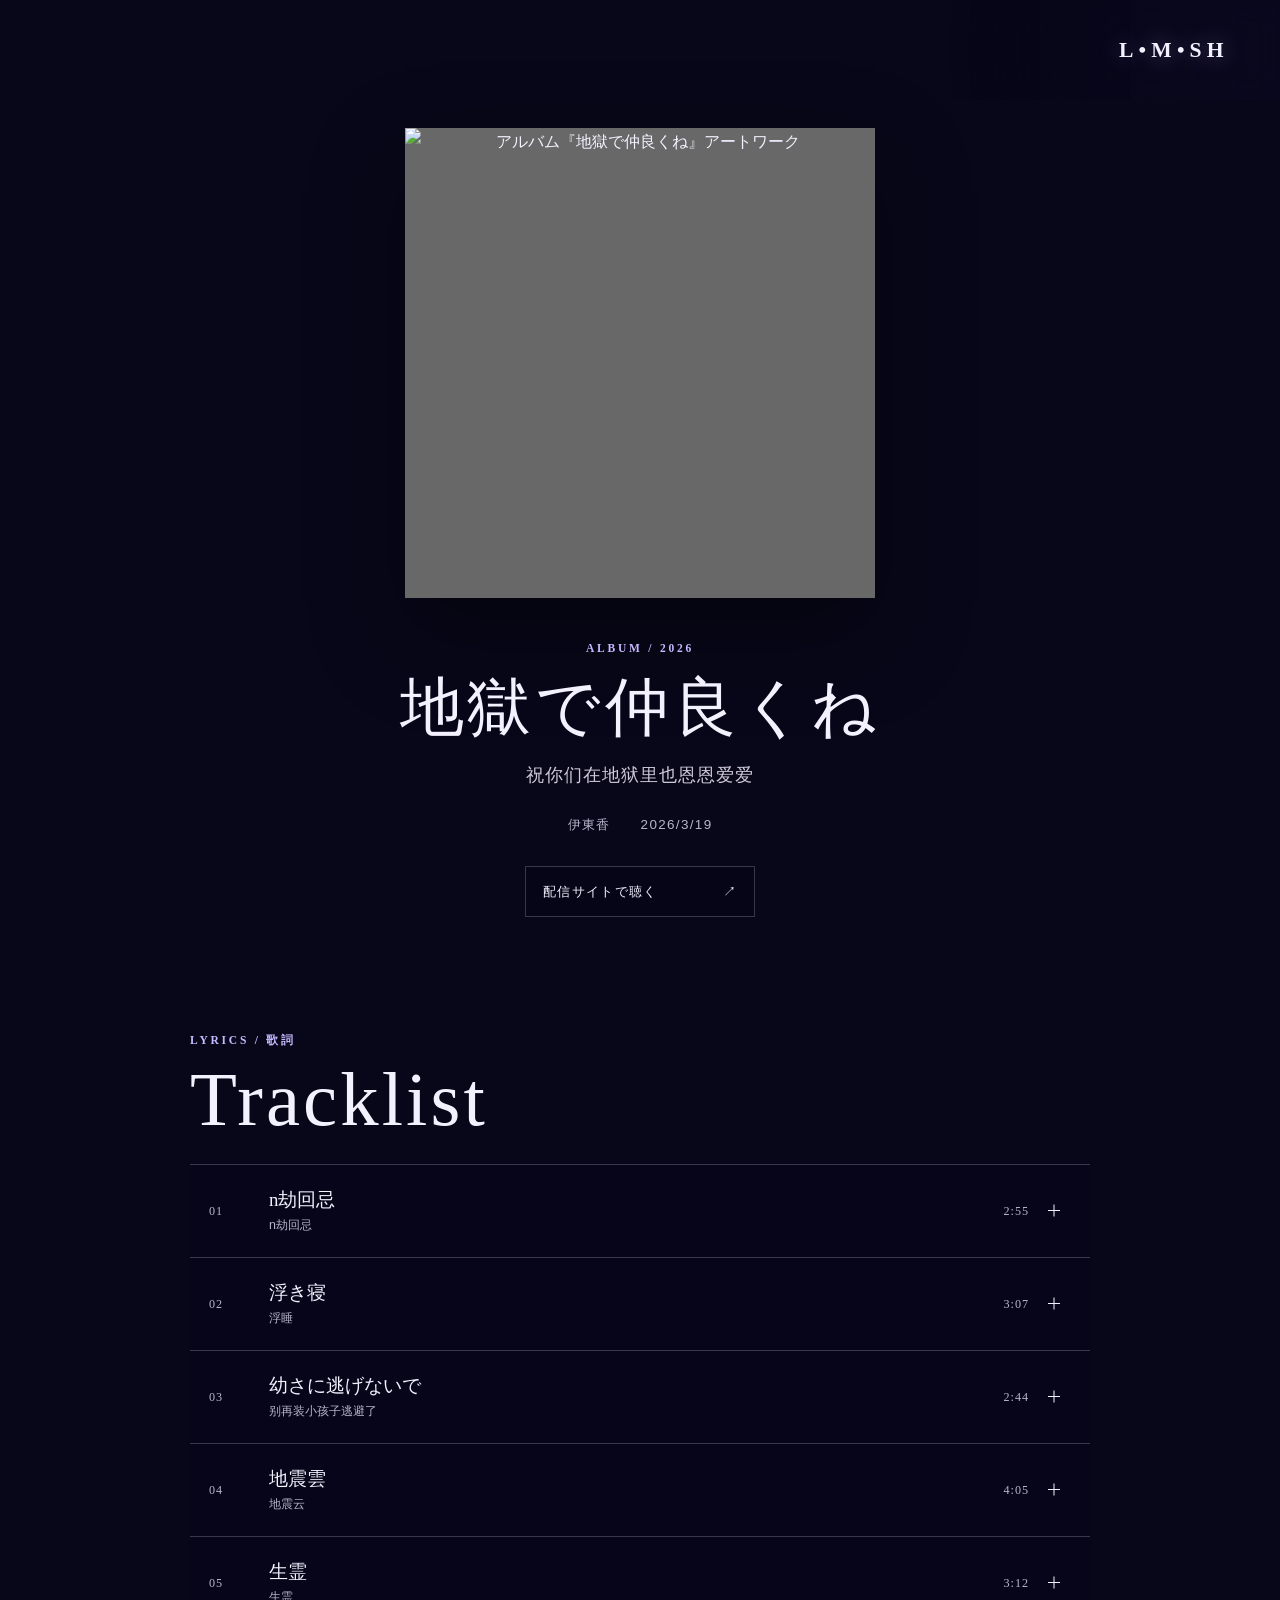
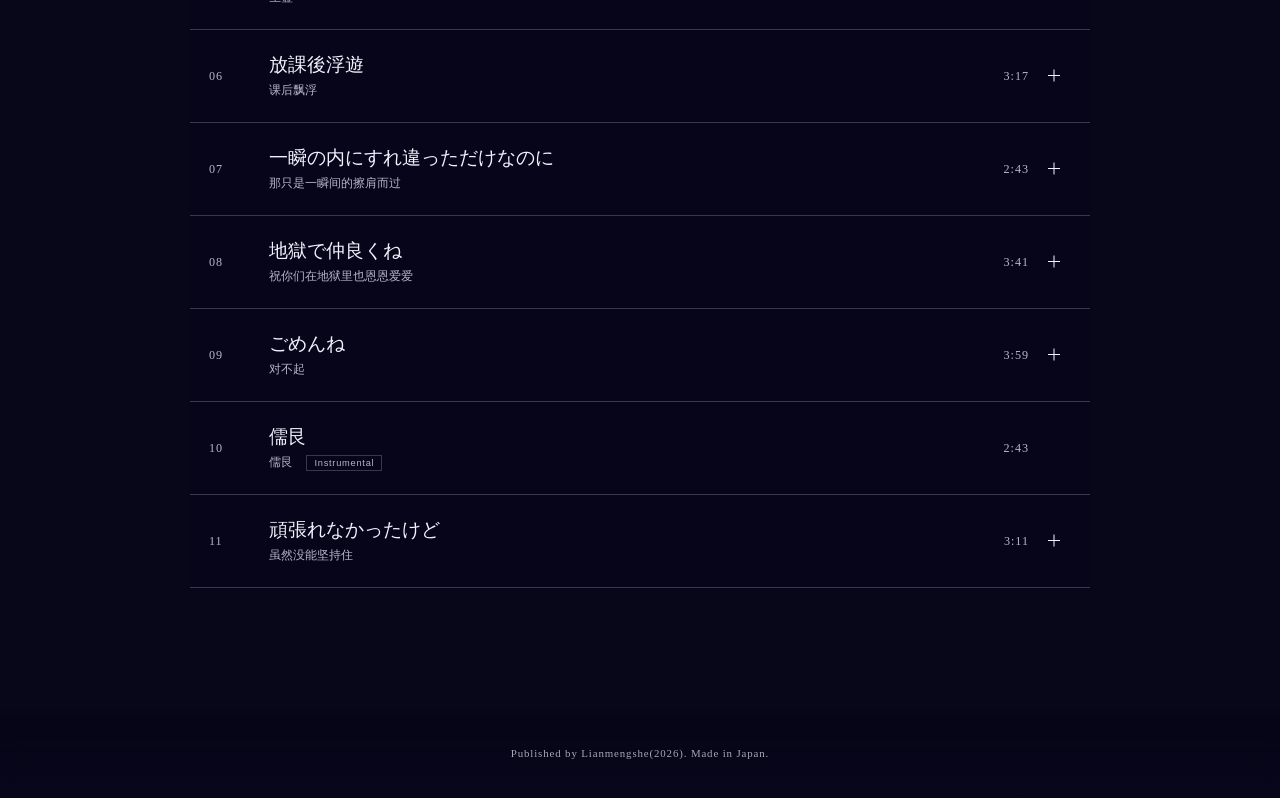
==== albums/jigoku-de-nakayoku-ne.html @ 517e6fa7 "Add files via upload Initial website" ====
<!doctype html>
<html lang="ja">
<head>
  <meta charset="utf-8">
  <meta name="viewport" content="width=device-width, initial-scale=1">
  <meta name="description" content="伊東香『地獄で仲良くね』作品情報・日本語歌詞・中国語訳">
  <title>地獄で仲良くね — 伊東香 | Lianmengshe</title>
  <link rel="stylesheet" href="../assets/css/style.css">
  <script src="../assets/js/main.js" defer></script>
</head>
<body class="album-page" data-bg="../assets/images/jigokudenakayokune.png">
  <div class="background" aria-hidden="true"></div>
  <header class="site-header"><div class="header-blur" aria-hidden="true"></div><a class="logo" href="../index.html" aria-label="Lianmengshe ホーム">L•M•SH</a></header>
  <main id="content" class="page">
    <section class="album-hero reveal">
      <div class="hero-artwork artwork-wrap"><img src="../assets/images/jigokudenakayokune.png" alt="アルバム『地獄で仲良くね』アートワーク"></div>
      <p class="eyebrow">Album / 2026</p>
      <h1>地獄で仲良くね</h1>
      <p class="translated-title" lang="zh-CN">祝你们在地狱里也恩恩爱爱</p>
      <p class="album-meta"><span>伊東香</span><span>2026/3/19</span></p>
      <a class="link-button" href="https://linkco.re/DQS17h9h?lang=ja" target="_blank" rel="noopener noreferrer">配信サイトで聴く <span aria-hidden="true">↗</span></a>
    </section>

    <section class="track-section" aria-labelledby="track-title">
      <div class="section-heading reveal"><p class="eyebrow">Lyrics / 歌詞</p><h2 id="track-title">Tracklist</h2></div>
      <div class="track-list">
        <article class="track reveal"><button class="track-toggle" type="button" aria-expanded="false"><span class="track-no">01</span><span class="track-name"><strong>n劫回忌</strong><small lang="zh-CN">n劫回忌</small></span><span class="track-time">2:55</span><span class="track-icon" aria-hidden="true"></span></button><div class="lyrics" hidden><div class="lyrics-inner"><p class="created">2025/6/9</p><div class="lyric-ja"><p>回想列車の中で全部くたびれている<br>君はかつての僕と同じ殺され方<br>あのこのしたやみから黒いひぐまが<br>僕を襲う算段をするらしいと</p><p>明日も今も君は無理してる<br>僕も死ぬまでもっと無理をしたい<br>君だけに迷惑したい<br>てか後悔したい<br>忘れてた地獄から十七歳が蘇り<br>全部愛せれば<br>どうにかなったかもしれないのに<br>語り合えたなら<br>無駄じゃなかったはずだのに</p><p>回想列車の中で全部くたびれている<br>君はかつての僕と同じ殺され方<br>あのこのしたやみから黒いひぐまが<br>僕を襲う算段をするらしいと</p><p>何もかもも忘れちゃったなんて<br>今も強がるそぶり<br>無理してない？<br>君だけに幻滅したい<br>てか諦めていたって<br>数億年後の来世から十七歳が蘇り<br>全部許せれば<br>どうにかなったかもしれないのに<br>わかり合えたなら<br>夢じゃなかったはずだのに</p><p>死にたいほどに悩んでいたとしても<br>悩むべき時に悩んでいるだけなんだ<br>全部のことに意味はないよ多分<br>大したこともないっていうそれだけ</p><p>浮かぶ荒川土手で高架橋夕暮れていた<br>君がつまらないから暗闇で本を開ける<br>いつか失神をしてそれから全部が違う<br>ひねもす部屋の中ではサブスク課金を整理<br>回想列車の中で全部くたびれている<br>君はかつての僕と同じ殺され方<br>あのこのしたやみから黒いひぐまが<br>僕を襲う算段をするらしいと</p></div><div class="lyric-zh" lang="zh-CN"><p>在回忆列车上 我早就累瘫了<br>你是被跟以前的我一样的方式干掉的<br>从那棵树下的黑暗里<br>有只黑熊正在计划袭击我</p><p>明天也好 现在也好 你一直在硬撑<br>我就想硬撑到死为止<br>只想让你一个人感到烦<br>或者说 我想要后悔<br>从忘掉的地狱里 十七岁的我复苏了<br>如果我能爱上一切<br>说不定就不会变成这样了<br>如果能好好说说话<br>这一切就不算白费</p><p>在回忆列车上 我还是累到不行<br>你是被跟以前的我一样的方式干掉的<br>听说从那个孩子底下的黑暗里<br>有只黑熊正在计划袭击我</p><p>说什么都忘了的样子<br>现在还在装没事<br>你真的没在硬撑吗？<br>只想对你一个人失望<br>或者说就算早就放弃了<br>几亿年后的来世 十七岁的我复苏了<br>如果能原谅一切<br>说不定就不会变成这样了<br>如果能理解彼此<br>那就不是场梦了</p><p>就算烦到想去死<br>也不过是在该烦的时候烦而已<br>这些事情可能本来就没什么意义<br>没多重要 就是这样罢了</p><p>在荒川堤边飘着的傍晚 高架桥下日落了<br>因为你太无聊了 我只能在黑暗里翻开书<br>总有一天会突然昏过去 然后一切都变了<br>整天窝在房间里整理订阅的自动扣费<br>在回忆列车上 我真的累爆了<br>你是被跟以前的我一样的方式干掉的<br>从那棵树下的黑暗里<br>有只黑熊正在计划袭击我</p></div></div></div></article>

        <article class="track reveal"><button class="track-toggle" type="button" aria-expanded="false"><span class="track-no">02</span><span class="track-name"><strong>浮き寝</strong><small lang="zh-CN">浮睡</small></span><span class="track-time">3:07</span><span class="track-icon" aria-hidden="true"></span></button><div class="lyrics" hidden><div class="lyrics-inner"><p class="created">2025/6/25</p><div class="lyric-ja"><p>寝床で蜘蛛を取り逃し<br>ちらつく常夜灯<br>かわいそうに迷っている<br>君の瞳の奥深くから<br>知らない街の匂いがしたよ<br>コロナが終わったら<br>いつか行ってみたいよね<br>新しい服を着て<br>見つける夢の景色<br>君は何もしらないね<br>大人になれば気づけるよ<br>入れ込んでても仕方ないし<br>石像みたく生きてろよ</p><p>電車に置いてきた傘を<br>夢に見ていたよ<br>かわいそうに独りで待つ<br>全て消えて無くなるって言うのに<br>いまだにそんな話をしてるの<br>幾千万の灯る<br>街明かりの中で<br>君の居場所はもう<br>どこにもありはしない<br>何をしても変われないよ<br>悲しんでても忘れないよ<br>入れ込んでても仕方ないし<br>石像みたく生きてろよ<br>寝床で蜘蛛を取り逃し<br>午前三時半<br>かわいそうに疲れている</p></div><div class="lyric-zh" lang="zh-CN"><p>在床上让那只蜘蛛跑掉了<br>忽明忽暗的长明灯<br>真可怜啊 还在迷路<br>从你眼眸最深处<br>飘来了陌生城市的味道<br>等疫情结束以后<br>总有一天想去看看吧<br>穿上新的衣服<br>寻找梦里的风景<br>你什么都不知道呢<br>等长大以后就会明白了<br>再怎么沉迷也没办法<br>像石像一样活着吧</p><p>梦见了那把<br>落在电车上的伞<br>真可怜啊 一个人等着<br>明明说好一切都会消失<br>却到现在还在说这些话<br>千万盏灯火亮起的<br>城市夜色里<br>你的归处<br>已经哪里都不存在了<br>无论做什么都不会改变<br>就算悲伤也忘不掉<br>再怎么沉迷也没办法<br>像石像一样活着吧<br>在床上让那只蜘蛛跑掉了<br>凌晨三点半<br>真可怜啊 已经累坏了</p></div></div></div></article>

        <article class="track reveal"><button class="track-toggle" type="button" aria-expanded="false"><span class="track-no">03</span><span class="track-name"><strong>幼さに逃げないで</strong><small lang="zh-CN">别再装小孩子逃避了</small></span><span class="track-time">2:44</span><span class="track-icon" aria-hidden="true"></span></button><div class="lyrics" hidden><div class="lyrics-inner"><p class="created">2025/7/7</p><div class="lyric-ja"><p>死ぬまで思春期やってきたよ<br>一人のせいじゃなくて<br>夢見心地で意味不明な運命に<br>疲れている<br>幼さに逃げないで<br>もしかして君は<br>血の滲むような思いで抑えたものを<br>いまだに優しさだと思ってる？</p><p>駅のホームで思い出した<br>そういえばやばいんだよ<br>向こう百年気づかれない<br>嘘みたいな気持ちさえ<br>失ってもまだ生きてるよ<br>多分だけどもしかして<br>まさか僕の<br>血の滲むような思いで抑えたものを<br>いまだに優しさだと思ってる？<br>悪意もいつしか君の純真さだけで<br>美しくなれると思ってる？</p><p>霖瀝謝花行潦余<br>彩曇幽景悟盈虚<br>古人惜吝冗春心<br>民庶但知倉卒攄<br>六出散斯鄙葉桜<br>杪顚開甫認紅於<br>星辰衆夥不能攬<br>瞳裡愛憎相蟄居</p></div><div class="lyric-zh" lang="zh-CN"><p>我一直青春期到死<br>也不是一个人的错<br>迷迷糊糊地做梦<br>累死在这些莫名其妙的命运上<br>别再装小孩子逃避了<br>你该不会<br>你是不是到现在还觉得<br>那些忍到快要吐血的心情是温柔？</p><p>在站台上突然想起来<br>对了 我确实不太行<br>连一百年都没人会注意到的那种<br>像是骗人的感情<br>就算失去了 我也还活着<br>可能吧 也许吧<br>你是不是到现在还觉得<br>那些忍到快要吐血的心情是温柔？<br>你是不是还觉得<br>连恶意都能靠你那点纯真<br>变得美好了？</p></div></div></div></article>

        <article class="track reveal"><button class="track-toggle" type="button" aria-expanded="false"><span class="track-no">04</span><span class="track-name"><strong>地震雲</strong><small lang="zh-CN">地震云</small></span><span class="track-time">4:05</span><span class="track-icon" aria-hidden="true"></span></button><div class="lyrics" hidden><div class="lyrics-inner"><p class="created">2020/12/2</p><div class="lyric-ja"><p>歪な声がする<br>早く帰れと入相<br>急いだその分ほど老い疲れてく</p><p>弱音吐ける私の勇気がただ羨ましいだけと<br>夢は簡単に嘘つきになる<br>靉靆の中でつまらない顔<br>この世の美しさの限り生きていくと<br>ほざく子供のうちはいい子で<br>頑是なさは悪魔</p><p>知らない名前と地名全て無意味<br>ありえない言葉たち色づいていく</p><p>軋み出した不安は地震雲の様<br>陰りの午後土曜授業<br>口ずさむビル風<br>かげおくりの紫私を包んで<br>空気の重い花曇り<br>騙されそうになる</p><p>実を言うと<br>十年前私は死んでいた事になる<br>ぬるい夜風が吹いて<br>そういえば暗い春でした<br>増えていった傷跡も愛せるまで<br>我慢しておくから<br>立派な大人になれる<br>それまで待ってもらえますか</p><p>燻り出す愛憎は地震雲の様<br>陰りの午後土曜授業<br>追い込まれて<br>いつも通り届かない<br>空気の重いハレーション<br>悲しい顔してる花曇り</p></div><div class="lyric-zh" lang="zh-CN"><p>声音听起来扭曲了<br>夕阳像是在催我快回家<br>越是急匆匆就越感到老迈和疲惫</p><p>能吐露弱点的我只是让人羡慕<br>梦想很容易变成谎言<br>在朦胧中摆着无聊的脸<br>说着要活在这世界的美好之中<br>说话的孩子还是个好孩子<br>但固执是魔鬼</p><p>不知名的名字和地名都显得无意义<br>不可能的词汇开始变得有色彩</p><p>挤出的不安就像地震云<br>阴沉的午后 周六的课堂<br>哼唱着大楼的风<br>被暗紫色追逐的我被包围<br>空气沉重的花朵多云<br>让人觉得似乎要被骗</p><p>说实话<br>十年前我就已经死了<br>温暖的夜风吹过<br>说起来那是一个暗春<br>直到我能爱上增加的伤痕<br>我会忍耐<br>成为一个体面的大人<br>你能等我到那时吗</p><p>冒出的爱恨就像地震云<br>阴沉的午后 周六的课堂<br>被逼到墙角<br>总是无法触及<br>空气沉重的光晕<br>花朵多云露出悲伤的面容</p></div></div></div></article>

        <article class="track reveal"><button class="track-toggle" type="button" aria-expanded="false"><span class="track-no">05</span><span class="track-name"><strong>生霊</strong><small lang="zh-CN">生霊</small></span><span class="track-time">3:12</span><span class="track-icon" aria-hidden="true"></span></button><div class="lyrics" hidden><div class="lyrics-inner"><p class="created">2025/3/25</p><div class="lyric-ja"><p>わたしたちは<br>しゃぼん玉みたいに<br>浮かんでました<br>それ以外何一つも<br>欲しくなかったのに</p><p>覚えていてほしいのは<br>わたしの心の中では<br>あなたはとっくに<br>死んでしまったということ</p><p>昨日の天気予報くらい<br>どうでもいいって顔で<br>あしらわれて捨てられても<br>我慢しなきゃいけないんですか<br>裏切りとか嘘つきでも<br>犯罪ではないならわたしは<br>上手に生きてきたあなたを<br>呪い殺す生霊になるから<br>二人で仲良くね</p><p>気がついたら<br>しゃぼん玉みたいに<br>はじけて消えた<br>呪いが今実在すること<br>教えてあげる</p><p>初恋はうまくはいかない<br>当たり前だって顔で<br>ださい遺書を書く前に<br>会っていいかな？<br>最後にわたしが<br>努力に報われたあなたを<br>台無しにする生霊になるから<br>恨んでみせてよ<br>上手に生きてきたあなたを<br>呪い殺す生霊になるから<br>地獄でむつまじく<br>二人で仲良くね</p><p>一人ぽっちで<br>しゃぼん玉みたいに<br>空まで飛んだ<br>出逢ったこと<br>死ぬほど後悔してほしいの</p><p>覚えていてほしいのは<br>わたしの心の中では<br>わたしはとっくに<br>死んでしまったということ</p></div><div class="lyric-zh" lang="zh-CN"><p>我们就像肥皂泡一样<br>漂浮着<br>除此之外什么都<br>不想要</p><p>我希望你记住<br>在我的心里<br>你早就死了</p><p>像对待昨日的天气预报一样<br>不在乎的样子<br>被敷衍然后被抛弃<br>我必须忍受吗？<br>即使是背叛或者说谎<br>如果不是犯罪的话<br>生活得那么出色的你<br>我将成为诅咒杀死你的怨灵<br>你们两个好好相处吧</p><p>突然间<br>像肥皂泡一样<br>爆裂消失了<br>我会告诉你<br>诅咒是真实存在的</p><p>初恋总是不顺利<br>当然了的样子<br>在写那恶心的遗书前<br>可以见一面吗？<br>在最后我会<br>努力后取得成就的你<br>我将成为毁掉你的怨灵<br>让我看看你的怨恨吧<br>生活得那么出色的你<br>我将成为诅咒杀死你的怨灵<br>在地狱中和ta亲密无间<br>你们两个好好相处吧</p><p>一个人<br>像肥皂泡一样<br>飞向了天空<br>希望你极度后悔<br>我们曾相遇</p><p>我希望你记得<br>在我的心里<br>我早就死了</p></div></div></div></article>

        <article class="track reveal"><button class="track-toggle" type="button" aria-expanded="false"><span class="track-no">06</span><span class="track-name"><strong>放課後浮遊</strong><small lang="zh-CN">课后飘浮</small></span><span class="track-time">3:17</span><span class="track-icon" aria-hidden="true"></span></button><div class="lyrics" hidden><div class="lyrics-inner"><p class="created">2024/11/28</p><div class="lyric-ja"><p>舐めずに飲んだ飴みたいな苦しさ<br>窓とカーテンの向こう側に<br>やめてみたけど忘れそうにない</p><p>あの頃はあれでもよかったね<br>遠い雲の遠さも知らないでいたね</p><p>死にたくなるよと夜泣くたにしも<br>嘘じゃないのに嘘ついた気分<br>やってみたけどできそうもない</p><p>永遠な今の中で思い出す<br>途切れた飛行機雲の下で<br>私たちあれでもよかったね<br>遠い雲の遠さも知らないでいたね</p></div><div class="lyric-zh" lang="zh-CN"><p>像没舔就直接吞下的糖那样的苦楚<br>在窗户和窗帘的另一边<br>尝试停下来但似乎无法忘记</p><p>那时候那样也挺好的<br>我们连远处云彩的距离都不知道</p><p>夜里哭泣说想死掉的田螺<br>虽不是在撒谎却感觉像撒了谎<br>尝试过了但似乎做不到</p><p>在永恒的现在中回忆起<br>中断的飞机云下<br>我们那样也挺好的<br>我们连远处云彩的距离都不知道</p></div></div></div></article>

        <article class="track reveal"><button class="track-toggle" type="button" aria-expanded="false"><span class="track-no">07</span><span class="track-name"><strong>一瞬の内にすれ違っただけなのに</strong><small lang="zh-CN">那只是一瞬间的擦肩而过</small></span><span class="track-time">2:43</span><span class="track-icon" aria-hidden="true"></span></button><div class="lyrics" hidden><div class="lyrics-inner"><p class="created">2025/1/19</p><div class="lyric-ja"><p>踏切の側危ないって<br>私は確かに言いました<br>子供時代を少しずつ<br>かんなで削る後遺症</p><p>地下鉄の突風吹き荒れて<br>変な気を起こしたらしい</p><p>自分なんて関係ないと<br>あなたは言うけど<br>あの人に良い人だって<br>思われたかったんでしょ</p><p>路地裏の角危ないって<br>その時確かに言いました<br>昔のままでいたかったって<br>そんなこともあったような</p><p>嫌な気の溜まる地下通路<br>難しくなっていたらしい<br>あれは一瞬の内に<br>すれ違っただけなのに<br>あなたは今も</p><p>いつも通り大丈夫って<br>あなたは言うけど<br>あの人に良い人だって<br>思われたかったんでしょ</p><p>全てが終わり片付いた日<br>水平線が見えました<br>あなたのことは最後まで<br>全然分かりませんでした</p></div><div class="lyric-zh" lang="zh-CN"><p>铁路道口很危险<br>我确实是这么说过的<br>慢慢地用刨子削减童年时代的后遗症</p><p>地铁的狂风大作<br>似乎让我起了奇怪的念头</p><p>你说这跟自己无关<br>但你当时想被那个人认为是好人对吧</p><p>巷子后的角落很危险<br>那时我确实这么说过<br>想保持过去的样子<br>似乎也有这样的时候</p><p>不愉快的情绪积聚的地下通路<br>似乎变得更加困难了<br>那只是一瞬间的擦肩而过<br>但你至今仍然</p><p>你总是说一切正常<br>但你当时想被那个人认为是好人对吧</p><p>所有的一切结束并收拾好的那天<br>我看到了水平线<br>直到最后<br>我还是完全不了解你了</p></div></div></div></article>

        <article class="track reveal"><button class="track-toggle" type="button" aria-expanded="false"><span class="track-no">08</span><span class="track-name"><strong>地獄で仲良くね</strong><small lang="zh-CN">祝你们在地狱里也恩恩爱爱</small></span><span class="track-time">3:41</span><span class="track-icon" aria-hidden="true"></span></button><div class="lyrics" hidden><div class="lyrics-inner"><p class="created">2020/1/3</p><div class="lyric-ja"><p>車窓越しの死相が優しく笑う<br>あかねさす日々は地平線の向こう<br>焦燥感に駆られるだけが人生ならば<br>この世界は義務ではなく愛でいてほしいよ<br>いくつもの夕暮れを通り越したまま<br>若さ一つすらどうにかできなくて<br>優しい普通のいい人だったよとか言われても<br>若さだけがこの世の使命じゃなきゃゴミね<br>音楽し尽くした気持ち<br>悪びれもなくその永遠を誓うなら<br>二人地獄で仲良くね</p><p>昔話ばっかりもう聞き飽きた<br>低く吹いた風が窓を叩く<br>青春を燃やすためだったのにと<br>子供のお前が泣いてるぞ<br>思い出に浸るそれだけが人生ならば<br>この世界は義務ではなく愛でいてほしいよ<br>音楽し尽くした気持ち<br>悪びれもなくその永遠を誓うなら<br>二人地獄で仲良くね<br>時がいつか傷を癒すからとか言われても<br>今は今を生き続けなくちゃこの先どーすんの<br>優しい普通のいい人だったよとか言われても<br>若さだけがこの世の使命じゃなきゃゴミじゃん<br>ゴミじゃん</p></div><div class="lyric-zh" lang="zh-CN"><p>车窗外的死气笑得好温柔<br>染上晚霞的日子早就越过地平线<br>如果人生就是被焦虑逼着往前冲<br>我只希望这个世界不是义务，而是爱</p><p>穿过了一次又一次的黄昏<br>连“年轻”这种东西都搞不定<br>哪怕别人说你是温柔又普通的好人<br>但如果年轻不是人生的使命 那就只是垃圾</p><p>早就被写进歌里几百遍的那点感情<br>要是还能一脸坦然地发誓要永远在一起<br>祝你们在地狱里也恩恩爱爱</p><p>老是在讲过去的事 我都听腻了<br>低低的风吹进来拍打着窗子<br>本来是想为了燃烧青春才这么拼的<br>你小时候的自己正在哭呢</p><p>如果人生就只是沉浸在回忆里<br>我只希望这个世界不是义务，而是爱</p><p>早就被写进歌里几百遍的那点感情<br>要是还能一脸坦然地发誓要永远在一起<br>祝你们在地狱里也恩恩爱爱</p><p>就算别人说 时间会治愈一切<br>但现在的现在不活下去 以后怎么办</p><p>哪怕别人说你是温柔又普通的好人<br>但如果年轻不是人生的使命 那就真的是垃圾<br>真的是垃圾</p></div></div></div></article>

        <article class="track reveal"><button class="track-toggle" type="button" aria-expanded="false"><span class="track-no">09</span><span class="track-name"><strong>ごめんね</strong><small lang="zh-CN">对不起</small></span><span class="track-time">3:59</span><span class="track-icon" aria-hidden="true"></span></button><div class="lyrics" hidden><div class="lyrics-inner"><p class="created">2025/11/20</p><div class="lyric-ja"><p>悲しい思いはもうしなくてもいいよ<br>無限の懐かしさで<br>生きようとしてる<br>惑星は孤独<br>夢はまだ遠く<br>あなたをよろしくねって<br>本当の気持ちの<br>言葉を尽くして<br>あんなに分かち合えても<br>あなたじゃないのかも</p><p>その気持ち抱え込んで<br>死ぬまで言っちゃだめだよ<br>その気持ち抱え込んで<br>死ぬまで言っちゃだめだよ</p><p>無限の懐かしさで<br>生きようとしてる<br>惑星は孤独<br>一人褪せていく<br>あなたをよろしくねって</p><p>来た道を引き返すような<br>感情ばかり繰り返されて<br>良いと思えたのに<br>こんなに認め合えても<br>本当じゃないのかも</p><p>悪いことは一つも<br>無かったって言いたげな空<br>泣いてたことは秘密にしてあげる</p><p>帰り道話したいことが<br>たくさんあったよ<br>でも春風みたいに過ぎ去って<br>どんなに解り合えても<br>あなたじゃないのかも</p><p>ごめんね<br>その気持ち抱え込んで<br>死ぬまで言っちゃだめだよ<br>ごめんね<br>その気持ち抱え込んで<br>死ぬまで言っちゃだめだよ<br>ごめんね<br>その気持ち抱え込んで<br>死ぬまで言っちゃだめだ</p></div><div class="lyric-zh" lang="zh-CN"><p>悲伤的事你已经不用再承受了<br>带着那种无尽的怀念<br>努力活下去<br>星球本来就孤独<br>梦想还远得很<br>“以后要拜托你照顾自己啦”<br>把真正的心意<br>用尽所有能说出的词告诉你<br>就算我们曾那么互相分享<br>也许你并不是那个人</p><p>把那份心意藏好<br>一辈子都不能说出口<br>把那份心意藏好<br>一辈子都不能说出口</p><p>带着那种无尽的怀念<br>努力活下去<br>星球本来就孤独<br>一个人慢慢褪色<br>“以后要拜托你照顾自己啦”</p><p>那些像是走回头路一样的感情<br>一遍又一遍重复<br>明明觉得很好<br>明明彼此这么认可<br>却也可能不是真的</p><p>天空像在说<br>“其实什么坏事都没有发生呀”<br>你哭过的事我会替你保密<br>回家路上有好多话想跟你说<br>可一切像春风一样就过去了<br>就算我们多么互相理解<br>也许你不是那个人</p><p>对不起<br>把那份心意藏好<br>一辈子都不能说出口<br>对不起<br>把那份心意藏好<br>一辈子都不能说出口<br>对不起<br>把那份心意藏好<br>一辈子都不能说出口</p></div></div></div></article>

        <article class="track track-disabled reveal"><div class="track-static"><span class="track-no">10</span><span class="track-name"><strong>儒艮</strong><small lang="zh-CN">儒艮 <em>Instrumental</em></small></span><span class="track-time">2:43</span><span class="track-icon" aria-hidden="true"></span></div></article>

        <article class="track reveal"><button class="track-toggle" type="button" aria-expanded="false"><span class="track-no">11</span><span class="track-name"><strong>頑張れなかったけど</strong><small lang="zh-CN">虽然没能坚持住</small></span><span class="track-time">3:11</span><span class="track-icon" aria-hidden="true"></span></button><div class="lyrics" hidden><div class="lyrics-inner"><p class="created">2025/4/27</p><div class="lyric-ja"><p>過ぎ去って思い出す<br>魔法みたいな<br>午前二時過ぎでは<br>失って思い出して<br>歴史的な君を見つけて<br>どんなものも<br>「君が好きなら私も好き」だって<br>遠回りの帰り道の途中<br>君の口癖を真似してみたの<br>諦めた夜の日<br>導いてくれた<br>君の無邪気さだけが<br>いつまでも心の中にいて<br>勘違いしてもいいかい？<br>夜の日<br>君は気づいてない<br>だけかもしれないけど<br>たくさんの私を慰めて<br>救ってくれていたんだよ</p><p>君は読み終えた本を閉じるように<br>溜まった皿を洗い流すように<br>終わらせた夜の日<br>大事にしていた<br>辛い優しさたちが<br>いつまでも心の中にいて<br>ずっと支えてくれたんだ</p><p>ずっと辛かったんだよね<br>夜の日<br>隠し通してた<br>辛い優しさたちがさ<br>いつでも側にいて<br>ずっと支えてくれたんだ</p><p>ずっと辛かったんだよね<br>夜の日<br>君は気づいてない<br>だけかもしれないけど<br>たくさんの私を慰めて<br>救ってくれていたんだよ<br>そういえば<br>「君が好きなら私も好き」だって</p></div><div class="lyric-zh" lang="zh-CN"><p>回过头来才想起<br>像魔法一样的事<br>凌晨两点过后的那个时候<br>失去了才开始回忆<br>看见了像历史一样的你</p><p>什么都好像是<br>“你喜欢的话我也喜欢”那样<br>在绕远路回家的途中<br>试着模仿你常说的那句话</p><p>那些放弃了的夜晚<br>是你带我走出来的<br>只有天真<br>一直留在我心里<br>能误会一下吗<br>那个夜晚<br>也许只是<br>你自己没察觉而已<br>但你真的<br>一直在安慰着<br>拯救了那个无数次崩溃的我</p><p>你就像合上读完的书<br>像把堆积的碗洗干净那样<br>结束了那个夜晚<br>我曾很珍惜的<br>那些痛苦的温柔<br>却也总是在我心里<br>一直支撑着</p><p>其实一直都很难受吧<br>那个夜晚<br>都藏在心里没说出口<br>那些痛苦的温柔<br>总是在我身边<br>一直支撑着</p><p>其实一直都很难受吧<br>那个夜晚<br>也许只是<br>你自己没察觉而已<br>但你真的<br>一直在安慰着<br>拯救了那个无数次崩溃的我<br>说起来<br>“你喜欢的话我也喜欢”呢</p></div></div></div></article>
      </div>
    </section>
  </main>
  <footer class="site-footer"><div class="footer-blur" aria-hidden="true"></div><p>Published by Lianmengshe(2026). Made in Japan.</p></footer>
</body>
</html>
---- assets/css/style.css ----
:root{--ink:#f4f1ff;--muted:#b9b5cc;--line:rgba(238,232,255,.22);--panel:rgba(8,7,27,.72);--accent:#c7b8ff;--max:1080px;--ease:cubic-bezier(.2,.75,.25,1)}
*{box-sizing:border-box}html{background:#080719;color-scheme:dark;scroll-behavior:smooth}body{margin:0;min-width:0;overflow-x:hidden;color:var(--ink);font-family:"Hiragino Kaku Gothic ProN","Yu Gothic",Meiryo,sans-serif;line-height:1.8;background:#080719}a{color:inherit}button{font:inherit}.background{position:fixed;inset:-12px;z-index:-2;background-color:#171621;background-position:center;background-size:cover;transform:scale(1.02);filter:brightness(var(--bg-brightness,1)) blur(var(--bg-blur,0px));will-change:filter}.background::after{content:"";position:absolute;inset:0;background:linear-gradient(180deg,rgba(4,3,20,.1),rgba(4,3,20,.48) 48%,rgba(4,3,20,.93))}.site-header{position:fixed;top:0;right:0;z-index:20;height:100px;width:min(330px,65vw);display:flex;align-items:center;justify-content:flex-end;padding-right:clamp(20px,4vw,58px)}.header-blur{position:absolute;inset:0;background:linear-gradient(270deg,rgba(11,9,32,.58),rgba(11,9,32,0));backdrop-filter:blur(15px);-webkit-backdrop-filter:blur(15px);mask-image:linear-gradient(270deg,#000 45%,transparent);-webkit-mask-image:linear-gradient(270deg,#000 45%,transparent);pointer-events:none}.logo{position:relative;text-decoration:none;font-family:Georgia,"Times New Roman",serif;font-size:clamp(1rem,2vw,1.35rem);font-weight:600;letter-spacing:.24em;text-shadow:0 0 22px rgba(199,184,255,.45)}.page{width:min(var(--max),calc(100% - 64px));margin:0 auto;padding:128px 0 120px;opacity:0;animation:pageIn .4s ease forwards}.page-home{min-height:calc(100vh - 70px);display:flex;flex-direction:column;justify-content:center}.eyebrow{margin:0 0 10px;color:var(--accent);font:600 .72rem/1.5 Georgia,serif;letter-spacing:.24em;text-transform:uppercase}.works h1,.section-heading h2{margin:0 0 36px;font:400 clamp(2.2rem,6vw,4.8rem)/1.05 Georgia,"Yu Mincho",serif;letter-spacing:.04em}.album-grid{display:grid;grid-template-columns:repeat(auto-fill,minmax(min(100%,290px),1fr));gap:28px}.album-card{display:block;max-width:430px;padding:14px;text-decoration:none;border:1px solid var(--line);background:rgba(6,5,24,.55);backdrop-filter:blur(12px);transition:transform .28s var(--ease),border-color .28s,box-shadow .28s}.album-card:hover,.album-card:focus-visible,.link-button:hover,.link-button:focus-visible,.track-toggle:hover,.track-toggle:focus-visible{transform:scale(1.02);border-color:rgba(210,198,255,.72);box-shadow:0 0 28px rgba(126,105,215,.22)}.artwork-wrap{display:block;aspect-ratio:1;background:#686868;overflow:hidden}.artwork-wrap img{display:block;width:100%;height:100%;object-fit:cover}.artwork-wrap.image-missing img{display:none}.album-card-copy{display:grid;padding:18px 6px 6px}.album-card-copy strong{font:400 1.35rem/1.5 Georgia,"Yu Mincho",serif}.album-card-copy span{color:var(--muted);font-size:.87rem}.album-card-copy small{margin-top:12px;color:var(--muted);font-size:.72rem;letter-spacing:.12em}.links{margin-top:32px}.link-button{display:inline-flex;align-items:center;justify-content:space-between;gap:40px;min-width:230px;padding:13px 17px;text-decoration:none;border:1px solid var(--line);background:rgba(6,5,24,.58);font-size:.82rem;letter-spacing:.1em;backdrop-filter:blur(10px);transition:transform .28s var(--ease),border-color .28s,box-shadow .28s}.album-hero{text-align:center;max-width:700px;margin:0 auto 115px}.hero-artwork{width:min(470px,72vw);margin:0 auto 42px;box-shadow:0 35px 85px rgba(0,0,0,.42)}.album-hero h1{margin:0;font:400 clamp(2rem,5vw,4rem)/1.28 Georgia,"Yu Mincho",serif;letter-spacing:.06em}.translated-title{margin:10px 0 22px;color:#d0cada;font-size:clamp(.9rem,2vw,1.12rem);letter-spacing:.06em}.album-meta{display:flex;justify-content:center;gap:30px;margin:0 0 28px;color:var(--muted);font-size:.84rem;letter-spacing:.1em}.track-section{max-width:900px;margin:0 auto}.section-heading{margin-bottom:24px}.section-heading h2{margin-bottom:0}.track-list{border-top:1px solid var(--line)}.track{border-bottom:1px solid var(--line)}.track-toggle,.track-static{width:100%;min-height:92px;display:grid;grid-template-columns:42px 1fr auto 24px;align-items:center;gap:18px;padding:16px 18px;color:var(--ink);text-align:left;border:1px solid transparent;background:rgba(7,6,25,.44)}.track-toggle{cursor:pointer;transition:transform .28s var(--ease),border-color .28s,box-shadow .28s,background .28s}.track-toggle[aria-expanded=true]{background:rgba(25,20,57,.75);border-color:rgba(199,184,255,.36)}.track-no,.track-time{color:var(--muted);font:400 .76rem/1.2 Georgia,serif;letter-spacing:.08em}.track-name{display:grid}.track-name strong{font:400 clamp(1rem,2vw,1.18rem)/1.5 Georgia,"Yu Mincho",serif}.track-name small{color:var(--muted);font-size:.78rem}.track-name em{margin-left:10px;padding:2px 7px;border:1px solid var(--line);font-size:.58rem;font-style:normal;letter-spacing:.08em}.track-icon{position:relative;width:14px;height:14px}.track-toggle .track-icon::before,.track-toggle .track-icon::after{content:"";position:absolute;top:6px;left:1px;width:12px;height:1px;background:currentColor;transition:transform .28s}.track-toggle .track-icon::after{transform:rotate(90deg)}.track-toggle[aria-expanded=true] .track-icon::after{transform:rotate(0)}.track-disabled{color:var(--muted)}.track-static{cursor:default}.lyrics{overflow:hidden;background:var(--panel)}.lyrics-inner{padding:38px clamp(24px,8vw,82px) 64px}.created{margin:0 0 28px;color:#817d91;font-size:.7rem;letter-spacing:.08em}.lyric-ja,.lyric-zh{max-width:650px}.lyric-ja{font-size:1rem;line-height:2}.lyric-zh{margin-top:48px;padding-top:40px;border-top:1px solid var(--line);color:#d0ccda;font-size:.91rem;line-height:2}.lyric-ja p,.lyric-zh p{margin:0 0 2em}.site-footer{position:relative;min-height:90px;display:flex;align-items:center;justify-content:center;padding:30px 20px;overflow:hidden}.footer-blur{position:absolute;inset:0;background:linear-gradient(0deg,rgba(9,7,29,.82),rgba(9,7,29,0));backdrop-filter:blur(12px);-webkit-backdrop-filter:blur(12px);mask-image:linear-gradient(0deg,#000,transparent);-webkit-mask-image:linear-gradient(0deg,#000,transparent);pointer-events:none}.site-footer p{position:relative;margin:0;color:#aaa5b9;text-align:center;font:400 .68rem/1.5 Georgia,serif;letter-spacing:.08em}.reveal{opacity:0;transform:translateY(12px);transition:opacity .5s ease,transform .5s var(--ease)}.reveal.is-visible{opacity:1;transform:none}.is-leaving .page{animation:pageOut .3s ease forwards}@keyframes pageIn{to{opacity:1}}@keyframes pageOut{to{opacity:0}}
@media(max-width:768px){.site-header{height:78px;padding-right:20px}.page{width:calc(100% - 36px);padding:100px 0 88px}.page-home{min-height:calc(100svh - 70px)}.works h1,.section-heading h2{margin-bottom:25px}.album-grid{grid-template-columns:1fr}.album-card{max-width:none;padding:10px}.album-card-copy{padding:14px 4px 4px}.links{margin-top:22px}.link-button{width:100%}.album-hero{margin-bottom:80px}.hero-artwork{width:min(82vw,420px);margin-bottom:30px}.album-meta{gap:18px}.track-toggle,.track-static{grid-template-columns:28px 1fr auto 18px;gap:9px;min-height:82px;padding:12px 8px}.track-name strong{font-size:.98rem}.track-name small{font-size:.72rem}.lyrics-inner{padding:30px 18px 48px}.lyric-ja{font-size:.98rem;line-height:2.05}.lyric-zh{font-size:.88rem;line-height:2.05;margin-top:38px;padding-top:32px}}
@media(prefers-reduced-motion:reduce){html{scroll-behavior:auto}.page{animation:none;opacity:1}.reveal{opacity:1;transform:none;transition:none}.album-card,.link-button,.track-toggle,.track-icon::after{transition:none}.is-leaving .page{animation:none}}
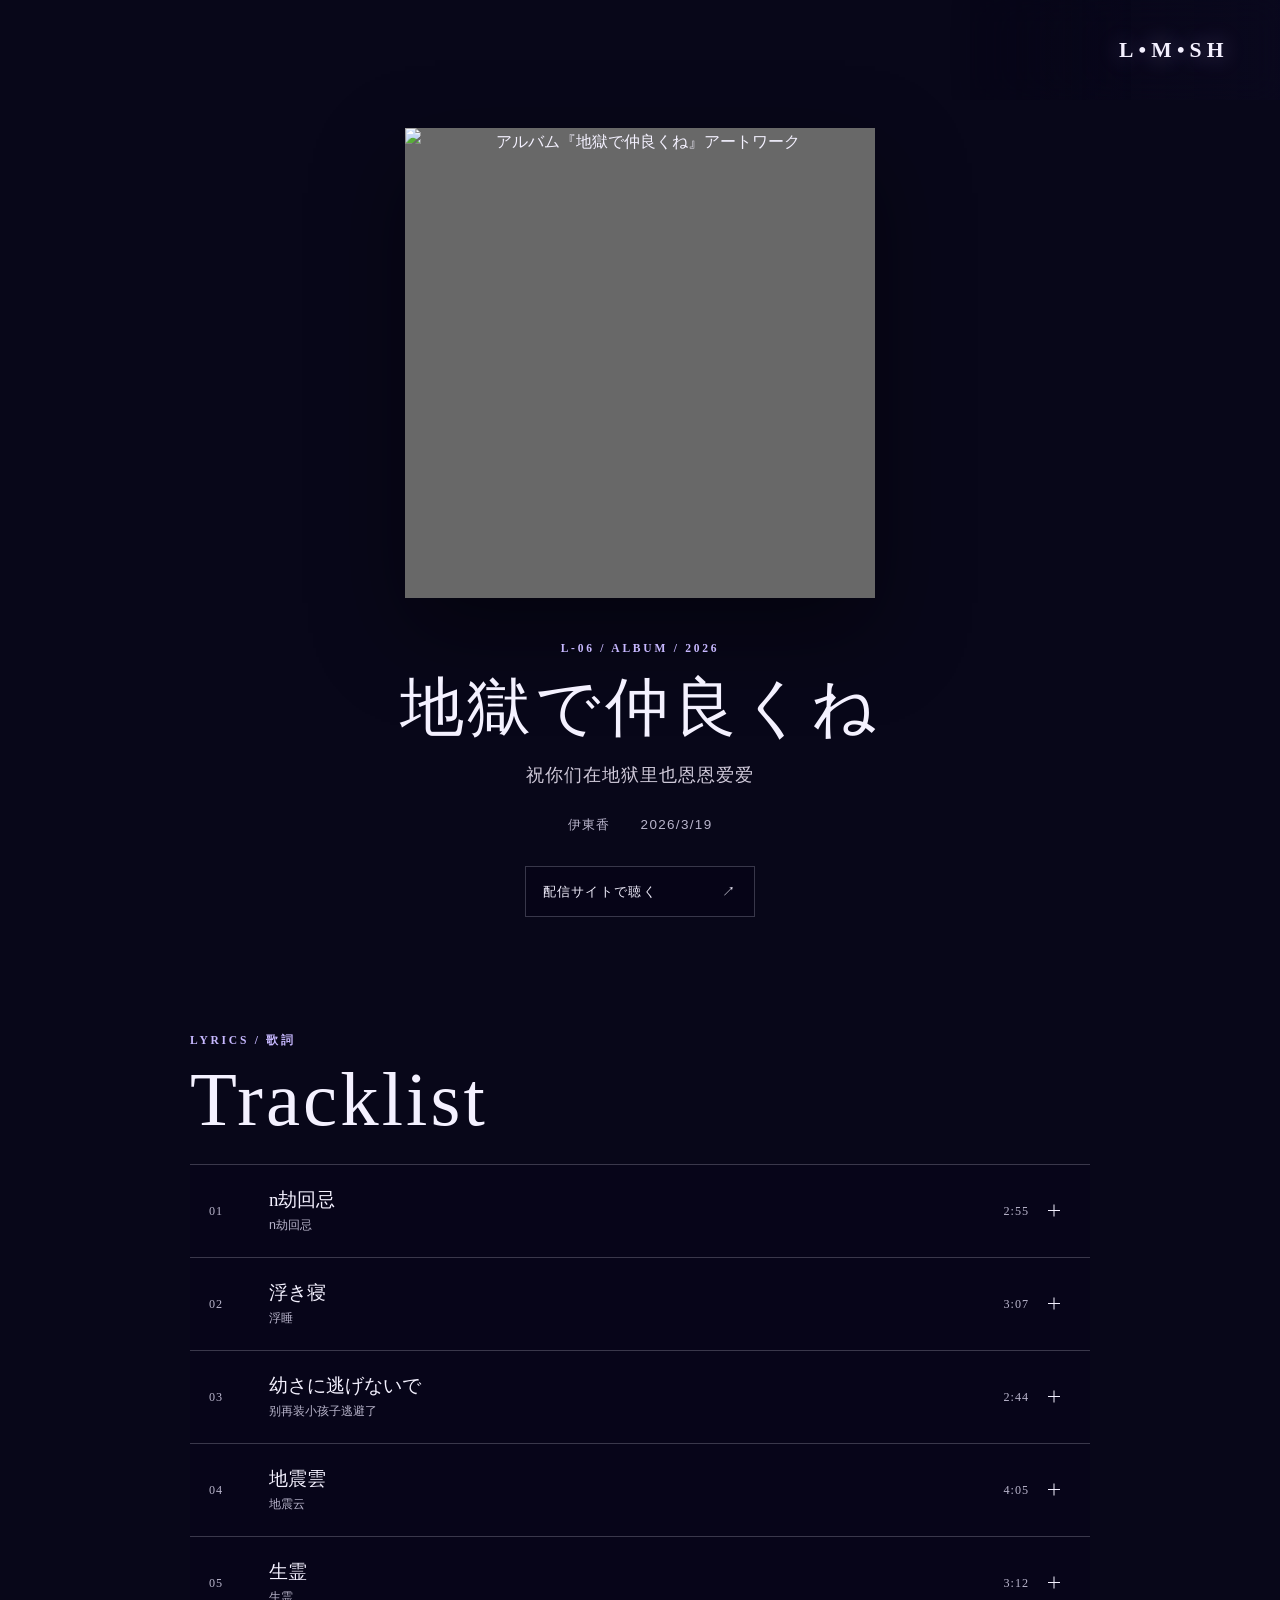
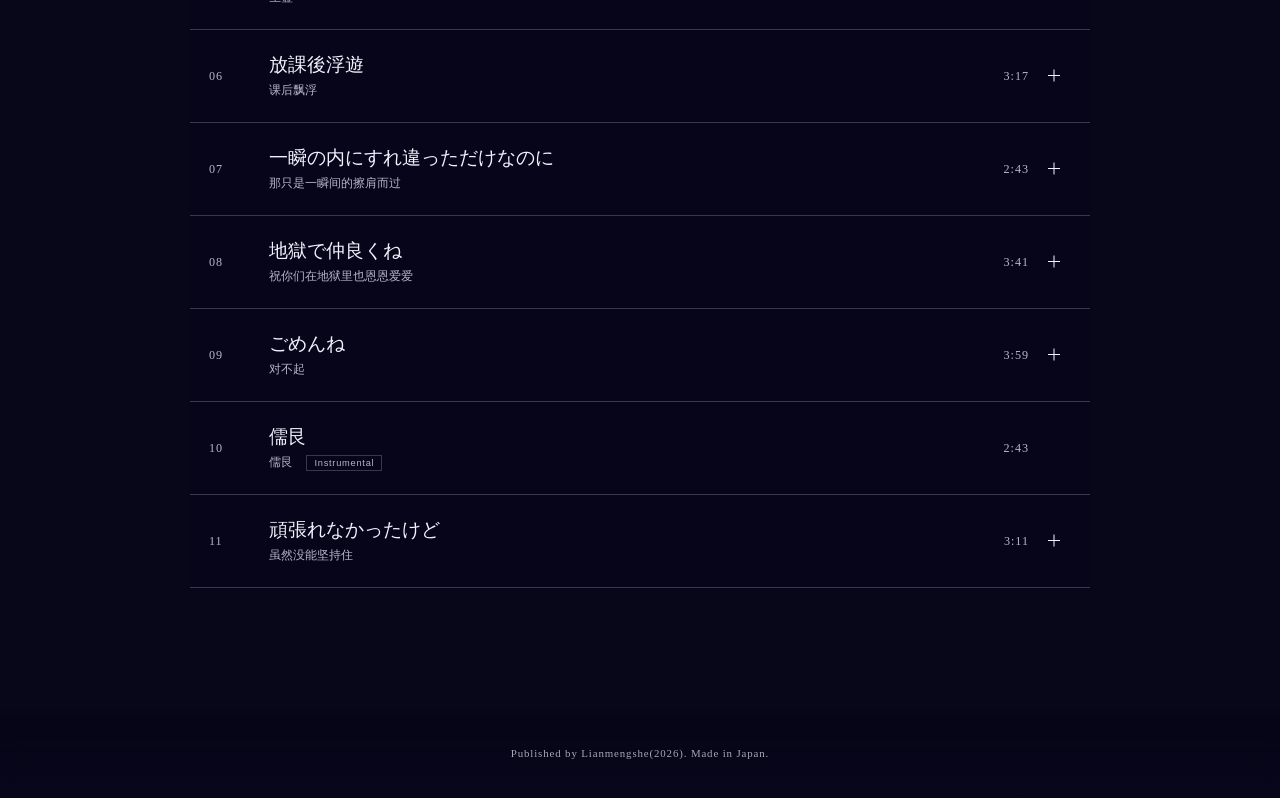
==== commit 3ce7d19d: "Update website" ====
--- a/albums/jigoku-de-nakayoku-ne.html
+++ b/albums/jigoku-de-nakayoku-ne.html
@@ -14,7 +14,7 @@
   <main id="content" class="page">
     <section class="album-hero reveal">
       <div class="hero-artwork artwork-wrap"><img src="../assets/images/jigokudenakayokune.png" alt="アルバム『地獄で仲良くね』アートワーク"></div>
-      <p class="eyebrow">Album / 2026</p>
+      <p class="eyebrow">L-06 / Album / 2026</p>
       <h1>地獄で仲良くね</h1>
       <p class="translated-title" lang="zh-CN">祝你们在地狱里也恩恩爱爱</p>
       <p class="album-meta"><span>伊東香</span><span>2026/3/19</span></p>
--- a/assets/css/style.css
+++ b/assets/css/style.css
@@ -1,4 +1,96 @@
 :root{--ink:#f4f1ff;--muted:#b9b5cc;--line:rgba(238,232,255,.22);--panel:rgba(8,7,27,.72);--accent:#c7b8ff;--max:1080px;--ease:cubic-bezier(.2,.75,.25,1)}
-*{box-sizing:border-box}html{background:#080719;color-scheme:dark;scroll-behavior:smooth}body{margin:0;min-width:0;overflow-x:hidden;color:var(--ink);font-family:"Hiragino Kaku Gothic ProN","Yu Gothic",Meiryo,sans-serif;line-height:1.8;background:#080719}a{color:inherit}button{font:inherit}.background{position:fixed;inset:-12px;z-index:-2;background-color:#171621;background-position:center;background-size:cover;transform:scale(1.02);filter:brightness(var(--bg-brightness,1)) blur(var(--bg-blur,0px));will-change:filter}.background::after{content:"";position:absolute;inset:0;background:linear-gradient(180deg,rgba(4,3,20,.1),rgba(4,3,20,.48) 48%,rgba(4,3,20,.93))}.site-header{position:fixed;top:0;right:0;z-index:20;height:100px;width:min(330px,65vw);display:flex;align-items:center;justify-content:flex-end;padding-right:clamp(20px,4vw,58px)}.header-blur{position:absolute;inset:0;background:linear-gradient(270deg,rgba(11,9,32,.58),rgba(11,9,32,0));backdrop-filter:blur(15px);-webkit-backdrop-filter:blur(15px);mask-image:linear-gradient(270deg,#000 45%,transparent);-webkit-mask-image:linear-gradient(270deg,#000 45%,transparent);pointer-events:none}.logo{position:relative;text-decoration:none;font-family:Georgia,"Times New Roman",serif;font-size:clamp(1rem,2vw,1.35rem);font-weight:600;letter-spacing:.24em;text-shadow:0 0 22px rgba(199,184,255,.45)}.page{width:min(var(--max),calc(100% - 64px));margin:0 auto;padding:128px 0 120px;opacity:0;animation:pageIn .4s ease forwards}.page-home{min-height:calc(100vh - 70px);display:flex;flex-direction:column;justify-content:center}.eyebrow{margin:0 0 10px;color:var(--accent);font:600 .72rem/1.5 Georgia,serif;letter-spacing:.24em;text-transform:uppercase}.works h1,.section-heading h2{margin:0 0 36px;font:400 clamp(2.2rem,6vw,4.8rem)/1.05 Georgia,"Yu Mincho",serif;letter-spacing:.04em}.album-grid{display:grid;grid-template-columns:repeat(auto-fill,minmax(min(100%,290px),1fr));gap:28px}.album-card{display:block;max-width:430px;padding:14px;text-decoration:none;border:1px solid var(--line);background:rgba(6,5,24,.55);backdrop-filter:blur(12px);transition:transform .28s var(--ease),border-color .28s,box-shadow .28s}.album-card:hover,.album-card:focus-visible,.link-button:hover,.link-button:focus-visible,.track-toggle:hover,.track-toggle:focus-visible{transform:scale(1.02);border-color:rgba(210,198,255,.72);box-shadow:0 0 28px rgba(126,105,215,.22)}.artwork-wrap{display:block;aspect-ratio:1;background:#686868;overflow:hidden}.artwork-wrap img{display:block;width:100%;height:100%;object-fit:cover}.artwork-wrap.image-missing img{display:none}.album-card-copy{display:grid;padding:18px 6px 6px}.album-card-copy strong{font:400 1.35rem/1.5 Georgia,"Yu Mincho",serif}.album-card-copy span{color:var(--muted);font-size:.87rem}.album-card-copy small{margin-top:12px;color:var(--muted);font-size:.72rem;letter-spacing:.12em}.links{margin-top:32px}.link-button{display:inline-flex;align-items:center;justify-content:space-between;gap:40px;min-width:230px;padding:13px 17px;text-decoration:none;border:1px solid var(--line);background:rgba(6,5,24,.58);font-size:.82rem;letter-spacing:.1em;backdrop-filter:blur(10px);transition:transform .28s var(--ease),border-color .28s,box-shadow .28s}.album-hero{text-align:center;max-width:700px;margin:0 auto 115px}.hero-artwork{width:min(470px,72vw);margin:0 auto 42px;box-shadow:0 35px 85px rgba(0,0,0,.42)}.album-hero h1{margin:0;font:400 clamp(2rem,5vw,4rem)/1.28 Georgia,"Yu Mincho",serif;letter-spacing:.06em}.translated-title{margin:10px 0 22px;color:#d0cada;font-size:clamp(.9rem,2vw,1.12rem);letter-spacing:.06em}.album-meta{display:flex;justify-content:center;gap:30px;margin:0 0 28px;color:var(--muted);font-size:.84rem;letter-spacing:.1em}.track-section{max-width:900px;margin:0 auto}.section-heading{margin-bottom:24px}.section-heading h2{margin-bottom:0}.track-list{border-top:1px solid var(--line)}.track{border-bottom:1px solid var(--line)}.track-toggle,.track-static{width:100%;min-height:92px;display:grid;grid-template-columns:42px 1fr auto 24px;align-items:center;gap:18px;padding:16px 18px;color:var(--ink);text-align:left;border:1px solid transparent;background:rgba(7,6,25,.44)}.track-toggle{cursor:pointer;transition:transform .28s var(--ease),border-color .28s,box-shadow .28s,background .28s}.track-toggle[aria-expanded=true]{background:rgba(25,20,57,.75);border-color:rgba(199,184,255,.36)}.track-no,.track-time{color:var(--muted);font:400 .76rem/1.2 Georgia,serif;letter-spacing:.08em}.track-name{display:grid}.track-name strong{font:400 clamp(1rem,2vw,1.18rem)/1.5 Georgia,"Yu Mincho",serif}.track-name small{color:var(--muted);font-size:.78rem}.track-name em{margin-left:10px;padding:2px 7px;border:1px solid var(--line);font-size:.58rem;font-style:normal;letter-spacing:.08em}.track-icon{position:relative;width:14px;height:14px}.track-toggle .track-icon::before,.track-toggle .track-icon::after{content:"";position:absolute;top:6px;left:1px;width:12px;height:1px;background:currentColor;transition:transform .28s}.track-toggle .track-icon::after{transform:rotate(90deg)}.track-toggle[aria-expanded=true] .track-icon::after{transform:rotate(0)}.track-disabled{color:var(--muted)}.track-static{cursor:default}.lyrics{overflow:hidden;background:var(--panel)}.lyrics-inner{padding:38px clamp(24px,8vw,82px) 64px}.created{margin:0 0 28px;color:#817d91;font-size:.7rem;letter-spacing:.08em}.lyric-ja,.lyric-zh{max-width:650px}.lyric-ja{font-size:1rem;line-height:2}.lyric-zh{margin-top:48px;padding-top:40px;border-top:1px solid var(--line);color:#d0ccda;font-size:.91rem;line-height:2}.lyric-ja p,.lyric-zh p{margin:0 0 2em}.site-footer{position:relative;min-height:90px;display:flex;align-items:center;justify-content:center;padding:30px 20px;overflow:hidden}.footer-blur{position:absolute;inset:0;background:linear-gradient(0deg,rgba(9,7,29,.82),rgba(9,7,29,0));backdrop-filter:blur(12px);-webkit-backdrop-filter:blur(12px);mask-image:linear-gradient(0deg,#000,transparent);-webkit-mask-image:linear-gradient(0deg,#000,transparent);pointer-events:none}.site-footer p{position:relative;margin:0;color:#aaa5b9;text-align:center;font:400 .68rem/1.5 Georgia,serif;letter-spacing:.08em}.reveal{opacity:0;transform:translateY(12px);transition:opacity .5s ease,transform .5s var(--ease)}.reveal.is-visible{opacity:1;transform:none}.is-leaving .page{animation:pageOut .3s ease forwards}@keyframes pageIn{to{opacity:1}}@keyframes pageOut{to{opacity:0}}
-@media(max-width:768px){.site-header{height:78px;padding-right:20px}.page{width:calc(100% - 36px);padding:100px 0 88px}.page-home{min-height:calc(100svh - 70px)}.works h1,.section-heading h2{margin-bottom:25px}.album-grid{grid-template-columns:1fr}.album-card{max-width:none;padding:10px}.album-card-copy{padding:14px 4px 4px}.links{margin-top:22px}.link-button{width:100%}.album-hero{margin-bottom:80px}.hero-artwork{width:min(82vw,420px);margin-bottom:30px}.album-meta{gap:18px}.track-toggle,.track-static{grid-template-columns:28px 1fr auto 18px;gap:9px;min-height:82px;padding:12px 8px}.track-name strong{font-size:.98rem}.track-name small{font-size:.72rem}.lyrics-inner{padding:30px 18px 48px}.lyric-ja{font-size:.98rem;line-height:2.05}.lyric-zh{font-size:.88rem;line-height:2.05;margin-top:38px;padding-top:32px}}
-@media(prefers-reduced-motion:reduce){html{scroll-behavior:auto}.page{animation:none;opacity:1}.reveal{opacity:1;transform:none;transition:none}.album-card,.link-button,.track-toggle,.track-icon::after{transition:none}.is-leaving .page{animation:none}}
+
+*{box-sizing:border-box}
+html{background:#080719;color-scheme:dark;scroll-behavior:smooth}
+body{margin:0;min-width:0;overflow-x:hidden;color:var(--ink);font-family:"Hiragino Kaku Gothic ProN","Yu Gothic",Meiryo,sans-serif;line-height:1.8;background:#080719}
+a{color:inherit}
+button{font:inherit}
+.background{position:fixed;inset:-64px;z-index:-2;background-color:#171621;background-position:center;background-size:cover;transform:scale(1.08);filter:blur(32px);will-change:transform}
+.background::after{content:"";position:absolute;inset:0;background:rgba(0,0,0,.56)}
+.site-header{position:fixed;top:0;right:0;z-index:20;height:100px;width:min(330px,65vw);display:flex;align-items:center;justify-content:flex-end;padding-right:clamp(20px,4vw,58px)}
+.header-blur{position:absolute;inset:0;background:linear-gradient(270deg,rgba(11,9,32,.58),rgba(11,9,32,0));backdrop-filter:blur(15px);-webkit-backdrop-filter:blur(15px);mask-image:linear-gradient(270deg,#000 45%,transparent);-webkit-mask-image:linear-gradient(270deg,#000 45%,transparent);pointer-events:none}
+.logo{position:relative;text-decoration:none;font-family:Georgia,"Times New Roman",serif;font-size:clamp(1rem,2vw,1.35rem);font-weight:600;letter-spacing:.24em;text-shadow:0 0 22px rgba(199,184,255,.45)}
+.page{width:min(var(--max),calc(100% - 64px));margin:0 auto;padding:128px 0 120px;opacity:0;animation:pageIn .4s ease forwards}
+.page-home{min-height:calc(100vh - 70px);display:flex;flex-direction:column;justify-content:center}
+.eyebrow{margin:0 0 10px;color:var(--accent);font:600 .72rem/1.5 Georgia,serif;letter-spacing:.24em;text-transform:uppercase}
+.works h1,.section-heading h2{margin:0 0 36px;font:400 clamp(2.2rem,6vw,4.8rem)/1.05 Georgia,"Yu Mincho",serif;letter-spacing:.04em}
+.album-grid{display:grid;grid-template-columns:repeat(auto-fill,minmax(min(100%,290px),1fr));gap:28px}
+.album-card{display:block;max-width:430px;padding:14px;text-decoration:none;border:1px solid var(--line);background:rgba(6,5,24,.55);backdrop-filter:blur(12px);transition:transform .28s var(--ease),border-color .28s,box-shadow .28s}
+.album-card:hover,.album-card:focus-visible,.link-button:hover,.link-button:focus-visible,.track-toggle:hover,.track-toggle:focus-visible{transform:scale(1.02);border-color:rgba(210,198,255,.72);box-shadow:0 0 28px rgba(126,105,215,.22)}
+.artwork-wrap{display:block;aspect-ratio:1;background:#686868;overflow:hidden}
+.artwork-wrap img{display:block;width:100%;height:100%;object-fit:cover}
+.artwork-wrap.image-missing img{display:none}
+.album-card-copy{display:grid;padding:18px 6px 6px}
+.album-card-copy strong{font:400 1.35rem/1.5 Georgia,"Yu Mincho",serif}
+.album-card-copy span{color:var(--muted);font-size:.87rem}
+.album-card-copy small{margin-top:12px;color:var(--muted);font-size:.72rem;letter-spacing:.12em}
+.links{margin-top:32px}
+.link-button{display:inline-flex;align-items:center;justify-content:space-between;gap:40px;min-width:230px;padding:13px 17px;text-decoration:none;border:1px solid var(--line);background:rgba(6,5,24,.58);font-size:.82rem;letter-spacing:.1em;backdrop-filter:blur(10px);transition:transform .28s var(--ease),border-color .28s,box-shadow .28s}
+.album-hero{text-align:center;max-width:700px;margin:0 auto 115px}
+.hero-artwork{width:min(470px,72vw);margin:0 auto 42px;box-shadow:0 35px 85px rgba(0,0,0,.42)}
+.album-hero h1{margin:0;font:400 clamp(2rem,5vw,4rem)/1.28 Georgia,"Yu Mincho",serif;letter-spacing:.06em}
+.translated-title{margin:10px 0 22px;color:#d0cada;font-size:clamp(.9rem,2vw,1.12rem);letter-spacing:.06em}
+.album-meta{display:flex;justify-content:center;gap:30px;margin:0 0 28px;color:var(--muted);font-size:.84rem;letter-spacing:.1em}
+.track-section{max-width:900px;margin:0 auto}
+.section-heading{margin-bottom:24px}
+.section-heading h2{margin-bottom:0}
+.track-list{border-top:1px solid var(--line)}
+.track{border-bottom:1px solid var(--line)}
+.track-toggle,.track-static{width:100%;min-height:92px;display:grid;grid-template-columns:42px 1fr auto 24px;align-items:center;gap:18px;padding:16px 18px;color:var(--ink);text-align:left;border:1px solid transparent;background:rgba(7,6,25,.44)}
+.track-toggle{cursor:pointer;transition:transform .28s var(--ease),border-color .28s,box-shadow .28s,background .28s}
+.track-toggle[aria-expanded=true]{background:rgba(25,20,57,.75);border-color:rgba(199,184,255,.36)}
+.track-no,.track-time{color:var(--muted);font:400 .76rem/1.2 Georgia,serif;letter-spacing:.08em}
+.track-name{display:grid}
+.track-name strong{font:400 clamp(1rem,2vw,1.18rem)/1.5 Georgia,"Yu Mincho",serif}
+.track-name small{color:var(--muted);font-size:.78rem}
+.track-name em{margin-left:10px;padding:2px 7px;border:1px solid var(--line);font-size:.58rem;font-style:normal;letter-spacing:.08em}
+.track-icon{position:relative;width:14px;height:14px}
+.track-toggle .track-icon::before,.track-toggle .track-icon::after{content:"";position:absolute;top:6px;left:1px;width:12px;height:1px;background:currentColor;transition:transform .28s}
+.track-toggle .track-icon::after{transform:rotate(90deg)}
+.track-toggle[aria-expanded=true] .track-icon::after{transform:rotate(0)}
+.track-disabled{color:var(--muted)}
+.track-static{cursor:default}
+.lyrics{overflow:hidden;background:var(--panel)}
+.lyrics-inner{padding:38px clamp(24px,8vw,82px) 64px}
+.created{margin:0 0 28px;color:#817d91;font-size:.7rem;letter-spacing:.08em}
+.lyric-ja,.lyric-zh{max-width:650px}
+.lyric-ja{font-size:1rem;line-height:2}
+.lyric-zh{margin-top:48px;padding-top:40px;border-top:1px solid var(--line);color:#d0ccda;font-size:.91rem;line-height:2}
+.lyric-ja p,.lyric-zh p{margin:0 0 2em}
+.site-footer{position:relative;min-height:90px;display:flex;align-items:center;justify-content:center;padding:30px 20px;overflow:hidden}
+.footer-blur{position:absolute;inset:0;background:linear-gradient(0deg,rgba(9,7,29,.82),rgba(9,7,29,0));backdrop-filter:blur(12px);-webkit-backdrop-filter:blur(12px);mask-image:linear-gradient(0deg,#000,transparent);-webkit-mask-image:linear-gradient(0deg,#000,transparent);pointer-events:none}
+.site-footer p{position:relative;margin:0;color:#aaa5b9;text-align:center;font:400 .68rem/1.5 Georgia,serif;letter-spacing:.08em}
+.reveal{opacity:0;transform:translateY(12px);transition:opacity .5s ease,transform .5s var(--ease)}
+.reveal.is-visible{opacity:1;transform:none}
+.is-leaving .page{animation:pageOut .3s ease forwards}
+@keyframes pageIn{to{opacity:1}
+}
+@keyframes pageOut{to{opacity:0}
+}
+
+@media(max-width:768px){.site-header{height:78px;padding-right:20px}
+.page{width:calc(100% - 36px);padding:100px 0 88px}
+.page-home{min-height:calc(100svh - 70px)}
+.works h1,.section-heading h2{margin-bottom:25px}
+.album-grid{grid-template-columns:1fr}
+.album-card{max-width:none;padding:10px}
+.album-card-copy{padding:14px 4px 4px}
+.links{margin-top:22px}
+.link-button{width:100%}
+.album-hero{margin-bottom:80px}
+.hero-artwork{width:min(82vw,420px);margin-bottom:30px}
+.album-meta{gap:18px}
+.track-toggle,.track-static{grid-template-columns:28px 1fr auto 18px;gap:9px;min-height:82px;padding:12px 8px}
+.track-name strong{font-size:.98rem}
+.track-name small{font-size:.72rem}
+.lyrics-inner{padding:30px 18px 48px}
+.lyric-ja{font-size:.98rem;line-height:2.05}
+.lyric-zh{font-size:.88rem;line-height:2.05;margin-top:38px;padding-top:32px}
+}
+
+@media(prefers-reduced-motion:reduce){html{scroll-behavior:auto}
+.page{animation:none;opacity:1}
+.reveal{opacity:1;transform:none;transition:none}
+.album-card,.link-button,.track-toggle,.track-icon::after{transition:none}
+.is-leaving .page{animation:none}
+}
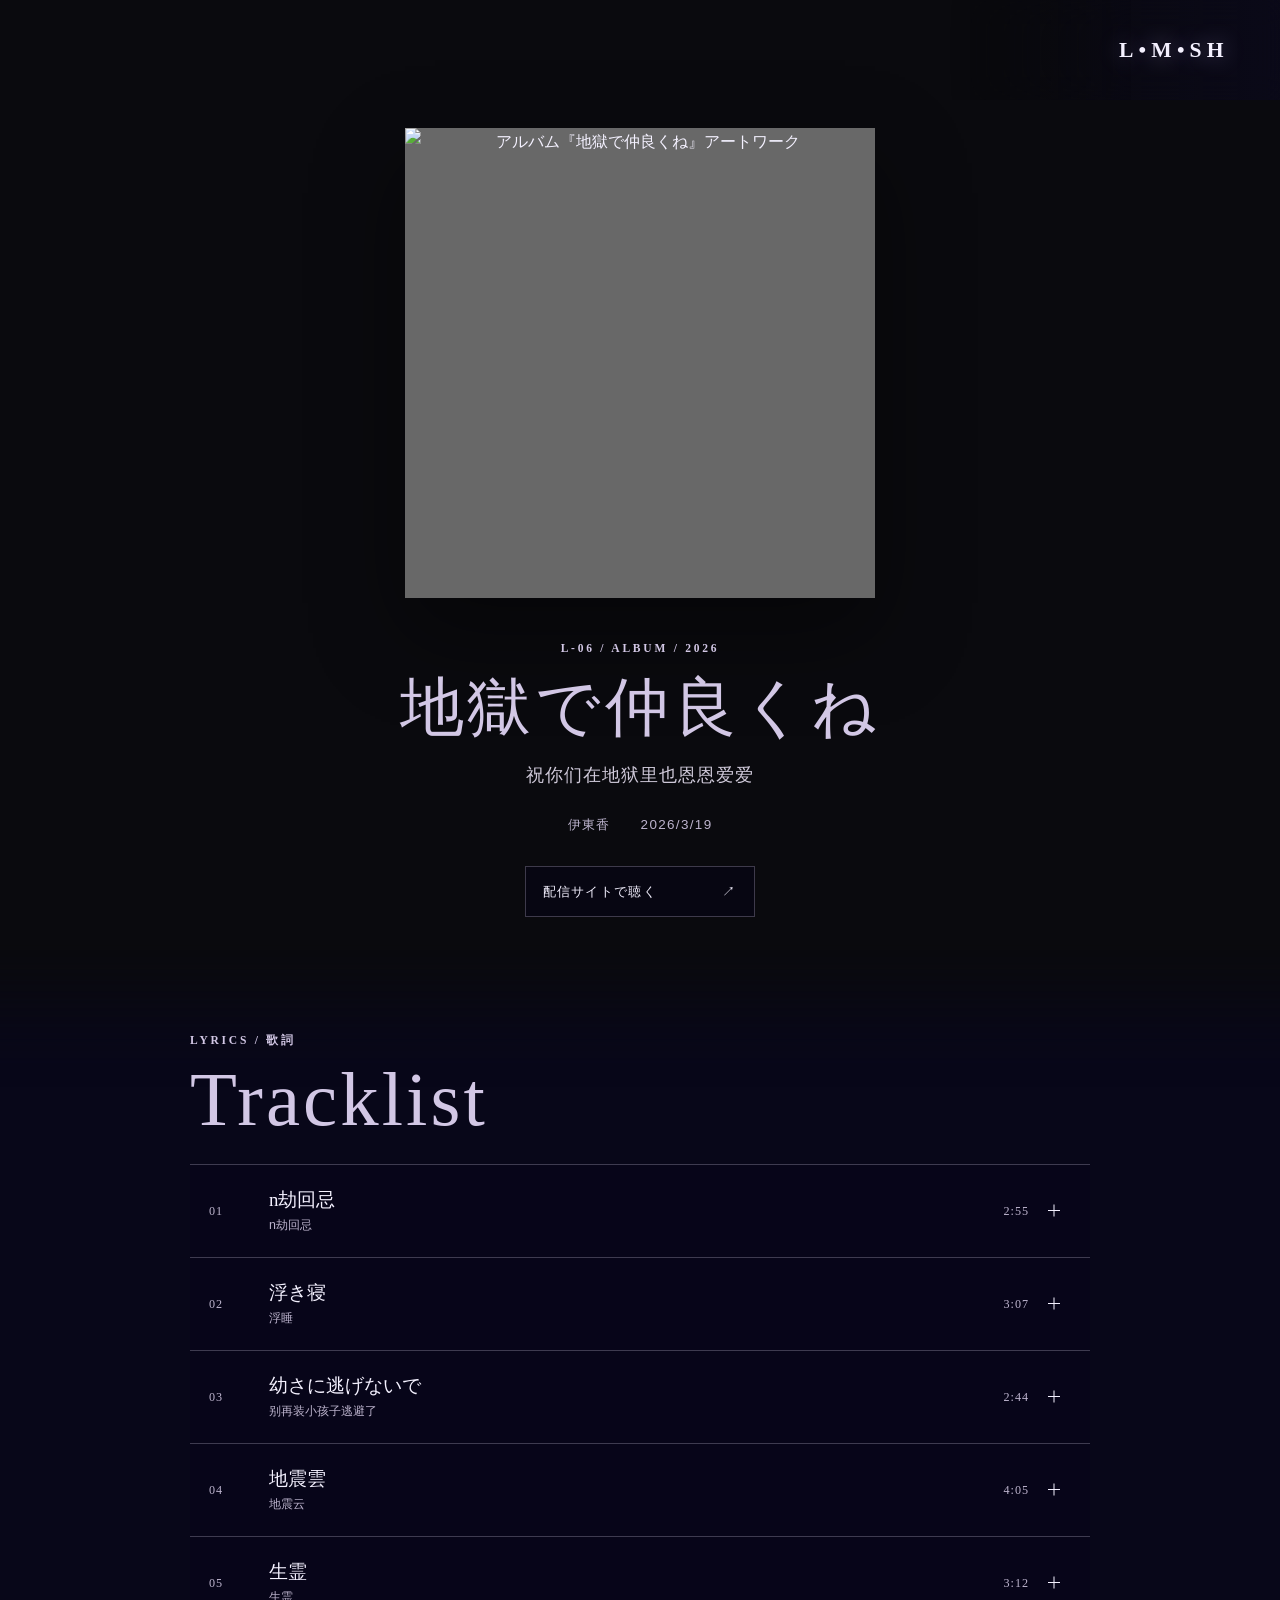
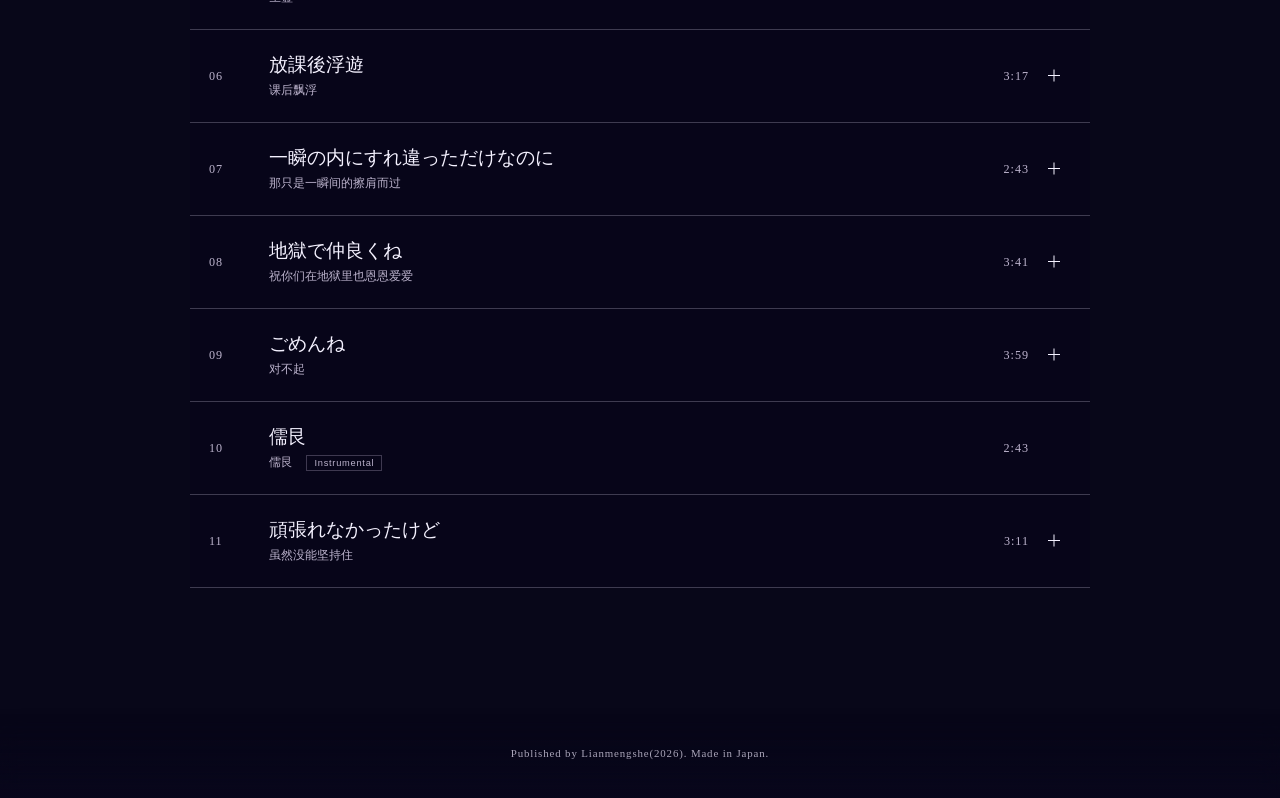
==== commit 6d951191: "test" ====
--- a/albums/jigoku-de-nakayoku-ne.html
+++ b/albums/jigoku-de-nakayoku-ne.html
@@ -8,7 +8,7 @@
   <link rel="stylesheet" href="../assets/css/style.css">
   <script src="../assets/js/main.js" defer></script>
 </head>
-<body class="album-page" data-bg="../assets/images/jigokudenakayokune.png">
+<body class="album-page theme-jigoku" data-bg="../assets/images/jigokudenakayokune.png">
   <div class="background" aria-hidden="true"></div>
   <header class="site-header"><div class="header-blur" aria-hidden="true"></div><a class="logo" href="../index.html" aria-label="Lianmengshe ホーム">L•M•SH</a></header>
   <main id="content" class="page">
--- a/assets/css/style.css
+++ b/assets/css/style.css
@@ -1,22 +1,24 @@
-:root{--ink:#f4f1ff;--muted:#b9b5cc;--line:rgba(238,232,255,.22);--panel:rgba(8,7,27,.72);--accent:#c7b8ff;--max:1080px;--ease:cubic-bezier(.2,.75,.25,1)}
+:root{--ink:#f4f1ff;--muted:#b9b5cc;--line:rgba(238,232,255,.22);--panel:rgba(8,7,27,.72);--accent:#c7b8ff;--glow-rgb:126,105,215;--open-bg:rgba(25,20,57,.75);--max:1080px;--ease:cubic-bezier(.2,.75,.25,1)}
+.theme-jigoku{--accent:#d2c7e5;--muted:#bdb4ce;--line:rgba(210,199,229,.27);--panel:rgba(5,6,28,.76);--glow-rgb:155,136,195;--open-bg:rgba(17,15,57,.78)}
+.theme-natsushine{--accent:#dfb3a9;--muted:#b9c8cb;--line:rgba(197,221,220,.27);--panel:rgba(6,22,27,.76);--glow-rgb:216,149,132;--open-bg:rgba(18,48,55,.78)}
 
 *{box-sizing:border-box}
 html{background:#080719;color-scheme:dark;scroll-behavior:smooth}
-body{margin:0;min-width:0;overflow-x:hidden;color:var(--ink);font-family:"Hiragino Kaku Gothic ProN","Yu Gothic",Meiryo,sans-serif;line-height:1.8;background:#080719}
+body{min-height:100vh;margin:0;min-width:0;overflow-x:hidden;color:var(--ink);font-family:"Hiragino Kaku Gothic ProN","Yu Gothic",Meiryo,sans-serif;line-height:1.8;background:transparent;isolation:isolate}
 a{color:inherit}
 button{font:inherit}
-.background{position:fixed;inset:-64px;z-index:-2;background-color:#171621;background-position:center;background-size:cover;transform:scale(1.08);filter:blur(32px);will-change:transform}
+.background{position:fixed;inset:-64px;z-index:0;pointer-events:none;background-color:#171621;background-position:center;background-size:cover;transform:scale(1.08);filter:blur(32px);will-change:transform}
 .background::after{content:"";position:absolute;inset:0;background:rgba(0,0,0,.56)}
 .site-header{position:fixed;top:0;right:0;z-index:20;height:100px;width:min(330px,65vw);display:flex;align-items:center;justify-content:flex-end;padding-right:clamp(20px,4vw,58px)}
 .header-blur{position:absolute;inset:0;background:linear-gradient(270deg,rgba(11,9,32,.58),rgba(11,9,32,0));backdrop-filter:blur(15px);-webkit-backdrop-filter:blur(15px);mask-image:linear-gradient(270deg,#000 45%,transparent);-webkit-mask-image:linear-gradient(270deg,#000 45%,transparent);pointer-events:none}
 .logo{position:relative;text-decoration:none;font-family:Georgia,"Times New Roman",serif;font-size:clamp(1rem,2vw,1.35rem);font-weight:600;letter-spacing:.24em;text-shadow:0 0 22px rgba(199,184,255,.45)}
-.page{width:min(var(--max),calc(100% - 64px));margin:0 auto;padding:128px 0 120px;opacity:0;animation:pageIn .4s ease forwards}
+.page{position:relative;z-index:1;width:min(var(--max),calc(100% - 64px));margin:0 auto;padding:128px 0 120px;opacity:0;animation:pageIn .4s ease forwards}
 .page-home{min-height:calc(100vh - 70px);display:flex;flex-direction:column;justify-content:center}
 .eyebrow{margin:0 0 10px;color:var(--accent);font:600 .72rem/1.5 Georgia,serif;letter-spacing:.24em;text-transform:uppercase}
 .works h1,.section-heading h2{margin:0 0 36px;font:400 clamp(2.2rem,6vw,4.8rem)/1.05 Georgia,"Yu Mincho",serif;letter-spacing:.04em}
 .album-grid{display:grid;grid-template-columns:repeat(auto-fill,minmax(min(100%,290px),1fr));gap:28px}
 .album-card{display:block;max-width:430px;padding:14px;text-decoration:none;border:1px solid var(--line);background:rgba(6,5,24,.55);backdrop-filter:blur(12px);transition:transform .28s var(--ease),border-color .28s,box-shadow .28s}
-.album-card:hover,.album-card:focus-visible,.link-button:hover,.link-button:focus-visible,.track-toggle:hover,.track-toggle:focus-visible{transform:scale(1.02);border-color:rgba(210,198,255,.72);box-shadow:0 0 28px rgba(126,105,215,.22)}
+.album-card:hover,.album-card:focus-visible,.link-button:hover,.link-button:focus-visible,.track-toggle:hover,.track-toggle:focus-visible{transform:scale(1.02);border-color:var(--accent);box-shadow:0 0 28px rgba(var(--glow-rgb),.24)}
 .artwork-wrap{display:block;aspect-ratio:1;background:#686868;overflow:hidden}
 .artwork-wrap img{display:block;width:100%;height:100%;object-fit:cover}
 .artwork-wrap.image-missing img{display:none}
@@ -28,17 +30,17 @@
 .link-button{display:inline-flex;align-items:center;justify-content:space-between;gap:40px;min-width:230px;padding:13px 17px;text-decoration:none;border:1px solid var(--line);background:rgba(6,5,24,.58);font-size:.82rem;letter-spacing:.1em;backdrop-filter:blur(10px);transition:transform .28s var(--ease),border-color .28s,box-shadow .28s}
 .album-hero{text-align:center;max-width:700px;margin:0 auto 115px}
 .hero-artwork{width:min(470px,72vw);margin:0 auto 42px;box-shadow:0 35px 85px rgba(0,0,0,.42)}
-.album-hero h1{margin:0;font:400 clamp(2rem,5vw,4rem)/1.28 Georgia,"Yu Mincho",serif;letter-spacing:.06em}
+.album-hero h1{margin:0;color:var(--accent);font:400 clamp(2rem,5vw,4rem)/1.28 Georgia,"Yu Mincho",serif;letter-spacing:.06em}
 .translated-title{margin:10px 0 22px;color:#d0cada;font-size:clamp(.9rem,2vw,1.12rem);letter-spacing:.06em}
 .album-meta{display:flex;justify-content:center;gap:30px;margin:0 0 28px;color:var(--muted);font-size:.84rem;letter-spacing:.1em}
 .track-section{max-width:900px;margin:0 auto}
 .section-heading{margin-bottom:24px}
-.section-heading h2{margin-bottom:0}
+.section-heading h2{margin-bottom:0;color:var(--accent)}
 .track-list{border-top:1px solid var(--line)}
 .track{border-bottom:1px solid var(--line)}
 .track-toggle,.track-static{width:100%;min-height:92px;display:grid;grid-template-columns:42px 1fr auto 24px;align-items:center;gap:18px;padding:16px 18px;color:var(--ink);text-align:left;border:1px solid transparent;background:rgba(7,6,25,.44)}
 .track-toggle{cursor:pointer;transition:transform .28s var(--ease),border-color .28s,box-shadow .28s,background .28s}
-.track-toggle[aria-expanded=true]{background:rgba(25,20,57,.75);border-color:rgba(199,184,255,.36)}
+.track-toggle[aria-expanded=true]{background:var(--open-bg);border-color:var(--accent)}
 .track-no,.track-time{color:var(--muted);font:400 .76rem/1.2 Georgia,serif;letter-spacing:.08em}
 .track-name{display:grid}
 .track-name strong{font:400 clamp(1rem,2vw,1.18rem)/1.5 Georgia,"Yu Mincho",serif}
@@ -57,7 +59,7 @@
 .lyric-ja{font-size:1rem;line-height:2}
 .lyric-zh{margin-top:48px;padding-top:40px;border-top:1px solid var(--line);color:#d0ccda;font-size:.91rem;line-height:2}
 .lyric-ja p,.lyric-zh p{margin:0 0 2em}
-.site-footer{position:relative;min-height:90px;display:flex;align-items:center;justify-content:center;padding:30px 20px;overflow:hidden}
+.site-footer{position:relative;z-index:1;min-height:90px;display:flex;align-items:center;justify-content:center;padding:30px 20px;overflow:hidden}
 .footer-blur{position:absolute;inset:0;background:linear-gradient(0deg,rgba(9,7,29,.82),rgba(9,7,29,0));backdrop-filter:blur(12px);-webkit-backdrop-filter:blur(12px);mask-image:linear-gradient(0deg,#000,transparent);-webkit-mask-image:linear-gradient(0deg,#000,transparent);pointer-events:none}
 .site-footer p{position:relative;margin:0;color:#aaa5b9;text-align:center;font:400 .68rem/1.5 Georgia,serif;letter-spacing:.08em}
 .reveal{opacity:0;transform:translateY(12px);transition:opacity .5s ease,transform .5s var(--ease)}
